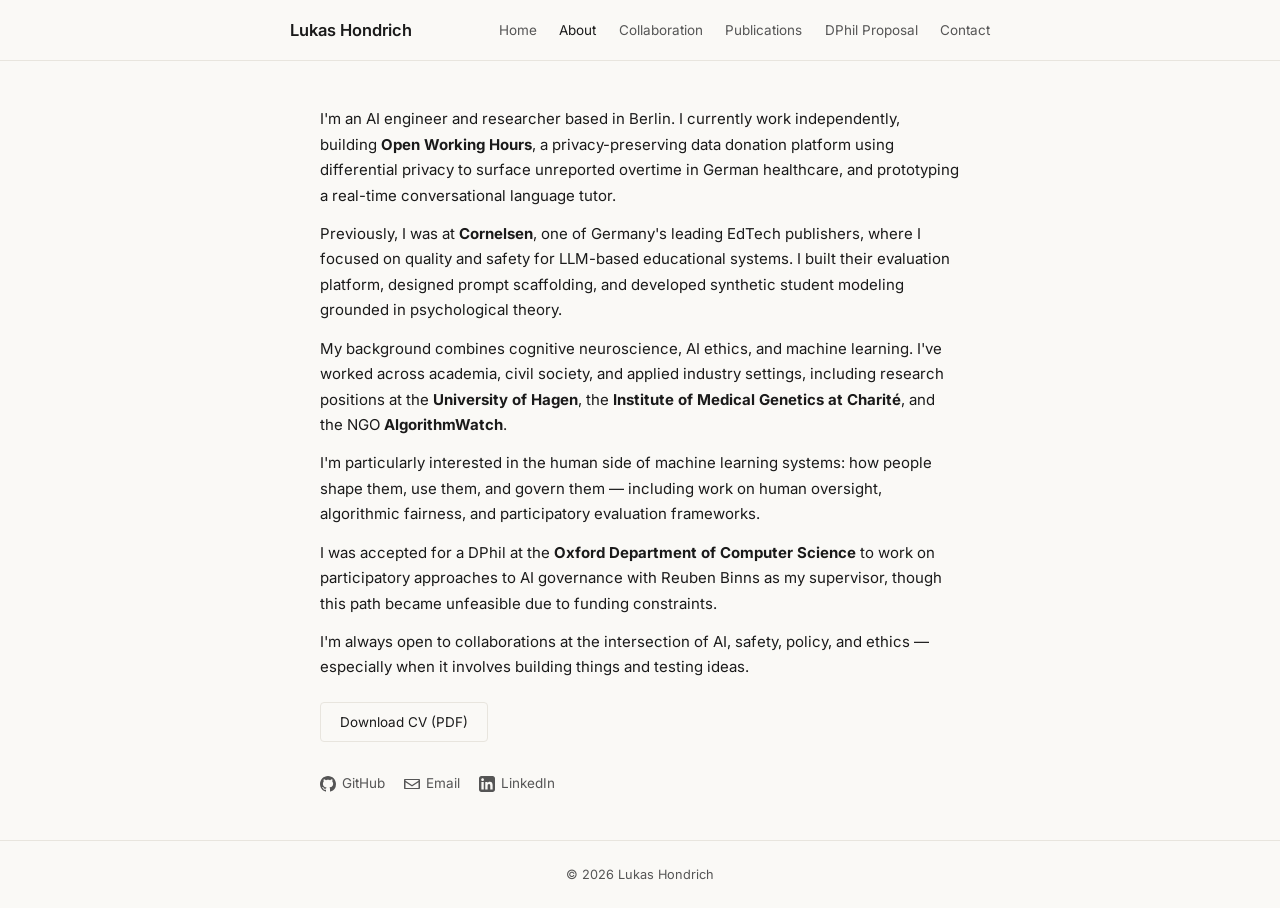
==== about.html @ 073a8eab "Phase 1 complete + Phase 2 particle system prototype Static site with 6 pages (Home, About, Collabor" ====
<!DOCTYPE html>
<html lang="en">
<head>
  <meta charset="UTF-8">
  <meta name="viewport" content="width=device-width, initial-scale=1.0">
  <title>About &mdash; Lukas Hondrich</title>
  <link rel="stylesheet" href="css/style.css">
</head>
<body>
  <nav>
    <div class="nav-inner">
      <a href="/" class="nav-name">Lukas Hondrich</a>
      <button class="nav-toggle" aria-label="Toggle navigation" aria-expanded="false" onclick="this.setAttribute('aria-expanded', this.getAttribute('aria-expanded') === 'false' ? 'true' : 'false'); document.querySelector('.nav-links').classList.toggle('open')">
        <span></span><span></span><span></span>
      </button>
      <ul class="nav-links">
        <li><a href="/">Home</a></li>
        <li><a href="about.html" class="active">About</a></li>
        <li><a href="collaboration.html">Collaboration</a></li>
        <li><a href="publications.html">Publications</a></li>
        <li><a href="dphil-proposal.html">DPhil Proposal</a></li>
        <li><a href="contact.html">Contact</a></li>
      </ul>
    </div>
  </nav>

  <main>
    <p>I'm an AI engineer and researcher based in Berlin. I currently work independently, building <strong>Open Working Hours</strong>, a privacy-preserving data donation platform using differential privacy to surface unreported overtime in German healthcare, and prototyping a real-time conversational language tutor.</p>

    <p>Previously, I was at <strong>Cornelsen</strong>, one of Germany's leading EdTech publishers, where I focused on quality and safety for LLM-based educational systems. I built their evaluation platform, designed prompt scaffolding, and developed synthetic student modeling grounded in psychological theory.</p>

    <p>My background combines cognitive neuroscience, AI ethics, and machine learning. I've worked across academia, civil society, and applied industry settings, including research positions at the <strong>University of Hagen</strong>, the <strong>Institute of Medical Genetics at Charit&eacute;</strong>, and the NGO <strong>AlgorithmWatch</strong>.</p>

    <p>I'm particularly interested in the human side of machine learning systems: how people shape them, use them, and govern them &mdash; including work on human oversight, algorithmic fairness, and participatory evaluation frameworks.</p>

    <p>I was accepted for a DPhil at the <strong>Oxford Department of Computer Science</strong> to work on participatory approaches to AI governance with Reuben Binns as my supervisor, though this path became unfeasible due to funding constraints.</p>

    <p>I'm always open to collaborations at the intersection of AI, safety, policy, and ethics &mdash; especially when it involves building things and testing ideas.</p>

    <div style="margin-top: 1.5rem;">
      <a href="assets/Lukas_Hondrich_CV-57-1.pdf" class="btn" target="_blank" rel="noopener">Download CV (PDF)</a>
    </div>

    <div class="social-links" style="margin-top: 2rem;">
      <a href="https://github.com/lukashondrich" target="_blank" rel="noopener">
        <svg aria-hidden="true" viewBox="0 0 16 16"><path d="M8 0C3.58 0 0 3.58 0 8c0 3.54 2.29 6.53 5.47 7.59.4.07.55-.17.55-.38 0-.19-.01-.82-.01-1.49-2.01.37-2.53-.49-2.69-.94-.09-.23-.48-.94-.82-1.13-.28-.15-.68-.52-.01-.53.63-.01 1.08.58 1.23.82.72 1.21 1.87.87 2.33.66.07-.52.28-.87.51-1.07-1.78-.2-3.64-.89-3.64-3.95 0-.87.31-1.59.82-2.15-.08-.2-.36-1.02.08-2.12 0 0 .67-.21 2.2.82.64-.18 1.32-.27 2-.27.68 0 1.36.09 2 .27 1.53-1.04 2.2-.82 2.2-.82.44 1.1.16 1.92.08 2.12.51.56.82 1.27.82 2.15 0 3.07-1.87 3.75-3.65 3.95.29.25.54.73.54 1.48 0 1.07-.01 1.93-.01 2.2 0 .21.15.46.55.38A8.013 8.013 0 0016 8c0-4.42-3.58-8-8-8z"/></svg>
        GitHub
      </a>
      <a href="mailto:lukashondrich@gmail.com">
        <svg aria-hidden="true" viewBox="0 0 16 16"><path d="M0 4v8c0 .55.45 1 1 1h14c.55 0 1-.45 1-1V4c0-.55-.45-1-1-1H1c-.55 0-1 .45-1 1zm14.5.78L8 8.88 1.5 4.78V4h13v.78zM1.5 12V6.25L8 10.4l6.5-4.15V12h-13z"/></svg>
        Email
      </a>
      <a href="https://www.linkedin.com/in/lukas-hondrich-12653314b/" target="_blank" rel="noopener">
        <svg aria-hidden="true" viewBox="0 0 16 16"><path d="M13.6 0H2.4C1.08 0 0 1.08 0 2.4v11.2C0 14.92 1.08 16 2.4 16h11.2c1.32 0 2.4-1.08 2.4-2.4V2.4C16 1.08 14.92 0 13.6 0zM4.75 13.6H2.4V6h2.35v7.6zM3.58 5.03c-.76 0-1.37-.62-1.37-1.37 0-.76.62-1.37 1.37-1.37.76 0 1.37.62 1.37 1.37 0 .76-.62 1.37-1.37 1.37zM13.6 13.6h-2.35V9.92c0-.88-.02-2.01-1.22-2.01-1.22 0-1.41.96-1.41 1.95v3.74H6.27V6h2.26v1.04h.03c.31-.6 1.08-1.22 2.22-1.22 2.38 0 2.82 1.56 2.82 3.6v4.18z"/></svg>
        LinkedIn
      </a>
    </div>
  </main>

  <footer>
    <p>&copy; 2026 Lukas Hondrich</p>
  </footer>
</body>
</html>
---- css/style.css ----
@import url('https://fonts.googleapis.com/css2?family=Inter:wght@400;500;600&display=swap');

*, *::before, *::after {
  margin: 0;
  padding: 0;
  box-sizing: border-box;
}

:root {
  --bg: #FAF9F6;
  --text: #1a1a1a;
  --text-secondary: #555;
  --accent: #3a6b8a;
  --accent-hover: #2d5570;
  --border: #e8e5de;
  --max-width: 700px;
  --nav-height: 60px;
}

html {
  font-size: 15px;
  scroll-behavior: smooth;
}

body {
  font-family: 'Inter', -apple-system, BlinkMacSystemFont, 'Segoe UI', Roboto, sans-serif;
  background: var(--bg);
  color: var(--text);
  line-height: 1.7;
  min-height: 100vh;
  display: flex;
  flex-direction: column;
}

a {
  color: var(--accent);
  text-decoration: none;
  transition: color 0.2s;
}

a:hover {
  color: var(--accent-hover);
  text-decoration: underline;
}

/* Navigation */
nav {
  position: sticky;
  top: 0;
  background: var(--bg);
  border-bottom: 1px solid var(--border);
  z-index: 100;
  padding: 0 2rem;
}

.nav-inner {
  max-width: var(--max-width);
  margin: 0 auto;
  display: flex;
  align-items: center;
  justify-content: space-between;
  height: var(--nav-height);
}

.nav-name {
  font-weight: 600;
  font-size: 1.1rem;
  color: var(--text);
  text-decoration: none;
}

.nav-name:hover {
  text-decoration: none;
}

.nav-links {
  display: flex;
  gap: 1.5rem;
  list-style: none;
}

.nav-links a {
  color: var(--text-secondary);
  font-size: 0.9rem;
  font-weight: 400;
  text-decoration: none;
  transition: color 0.2s;
}

.nav-links a:hover,
.nav-links a.active {
  color: var(--text);
}

.nav-toggle {
  display: none;
  background: none;
  border: none;
  cursor: pointer;
  padding: 0.5rem;
}

.nav-toggle span {
  display: block;
  width: 20px;
  height: 2px;
  background: var(--text);
  margin: 4px 0;
  transition: transform 0.3s, opacity 0.3s;
}

/* Main content */
main {
  flex: 1;
  max-width: var(--max-width);
  margin: 0 auto;
  padding: 3rem 2rem;
  width: 100%;
}

/* Hero (home page) */
.hero {
  padding: 2rem 0 1rem;
}

.hero h1 {
  font-size: 2.2rem;
  font-weight: 600;
  letter-spacing: -0.02em;
  margin-bottom: 1rem;
}

.hero p {
  font-size: 1rem;
  margin-bottom: 1rem;
  max-width: 600px;
}

/* Social links (horizontal, icon + text) */
.social-links {
  display: flex;
  gap: 1.25rem;
  margin-top: 1.5rem;
  flex-wrap: wrap;
}

.social-links a {
  color: var(--text-secondary);
  font-size: 0.9rem;
  display: flex;
  align-items: center;
  gap: 0.4rem;
}

.social-links a:hover {
  color: var(--text);
  text-decoration: none;
}

.social-links svg {
  width: 16px;
  height: 16px;
  fill: currentColor;
}

/* Page headings */
h1 {
  font-size: 1.6rem;
  font-weight: 600;
  letter-spacing: -0.02em;
  margin-bottom: 1.25rem;
}

h2 {
  font-size: 1.2rem;
  font-weight: 600;
  margin-top: 2rem;
  margin-bottom: 0.6rem;
}

h3 {
  font-size: 1rem;
  font-weight: 600;
  margin-top: 0;
  margin-bottom: 0.35rem;
}

p {
  margin-bottom: 0.85rem;
}

p:last-child {
  margin-bottom: 0;
}

/* Publications */
.publication {
  margin-bottom: 1.75rem;
}

.publication h3 {
  margin-bottom: 0.2rem;
  line-height: 1.4;
}

.publication .pub-meta {
  font-size: 0.87rem;
  color: var(--text-secondary);
  margin-bottom: 0.4rem;
}

.publication p:last-child {
  margin-bottom: 0;
}

/* Project sections (collaboration page) */
.project {
  margin-bottom: 2.5rem;
  padding-bottom: 2.5rem;
  border-bottom: 1px solid var(--border);
}

.project:last-child {
  border-bottom: none;
  padding-bottom: 0;
}

.project h2 {
  margin-top: 0;
}

.project .tech {
  font-size: 0.85rem;
  color: var(--text-secondary);
  margin-top: 0.5rem;
}

/* Project images */
.project-images {
  display: flex;
  gap: 0.75rem;
  margin: 1.5rem 0;
}

.project-images img {
  flex: 1;
  min-width: 0;
  max-height: 300px;
  border-radius: 4px;
  object-fit: contain;
}

.project-images--wide {
  flex-direction: column;
  gap: 1rem;
  max-width: 70%;
}

.project-images--wide img {
  max-height: none;
  width: 100%;
}

/* PDF embed */
.pdf-embed {
  width: 100%;
  height: 80vh;
  border: 1px solid var(--border);
  border-radius: 4px;
  margin-top: 1rem;
}

/* Contact page */
.contact-page {
  text-align: center;
}

.contact-page h1 {
  margin-bottom: 1rem;
}

.contact-email {
  font-size: 1.15rem;
  margin-bottom: 1.5rem;
}

.contact-links {
  display: flex;
  flex-direction: column;
  align-items: center;
  gap: 0.75rem;
  margin-top: 1.5rem;
}

.contact-links a {
  color: var(--text-secondary);
  display: flex;
  align-items: center;
}

.contact-links a:hover {
  color: var(--text);
  text-decoration: none;
}

.contact-links svg {
  width: 28px;
  height: 28px;
  fill: currentColor;
}

/* Button */
.btn {
  display: inline-block;
  padding: 0.5rem 1.25rem;
  border: 1px solid var(--border);
  border-radius: 4px;
  color: var(--text);
  font-size: 0.9rem;
  transition: background 0.2s, border-color 0.2s;
}

.btn:hover {
  background: rgba(0, 0, 0, 0.03);
  border-color: #ccc;
  text-decoration: none;
}

/* Footer */
footer {
  border-top: 1px solid var(--border);
  padding: 1.5rem 2rem;
  text-align: center;
  font-size: 0.85rem;
  color: var(--text-secondary);
}

/* Responsive */
@media (max-width: 640px) {
  .nav-toggle {
    display: block;
  }

  .nav-links {
    display: none;
    position: absolute;
    top: var(--nav-height);
    left: 0;
    right: 0;
    background: var(--bg);
    flex-direction: column;
    padding: 1rem 2rem 1.5rem;
    border-bottom: 1px solid var(--border);
    gap: 0.75rem;
  }

  .nav-links.open {
    display: flex;
  }

  main {
    padding: 2rem 1.5rem;
  }

  .hero h1 {
    font-size: 1.8rem;
  }

  h1 {
    font-size: 1.4rem;
  }

  .social-links {
    flex-wrap: wrap;
  }

  .pdf-embed {
    height: 60vh;
  }
}
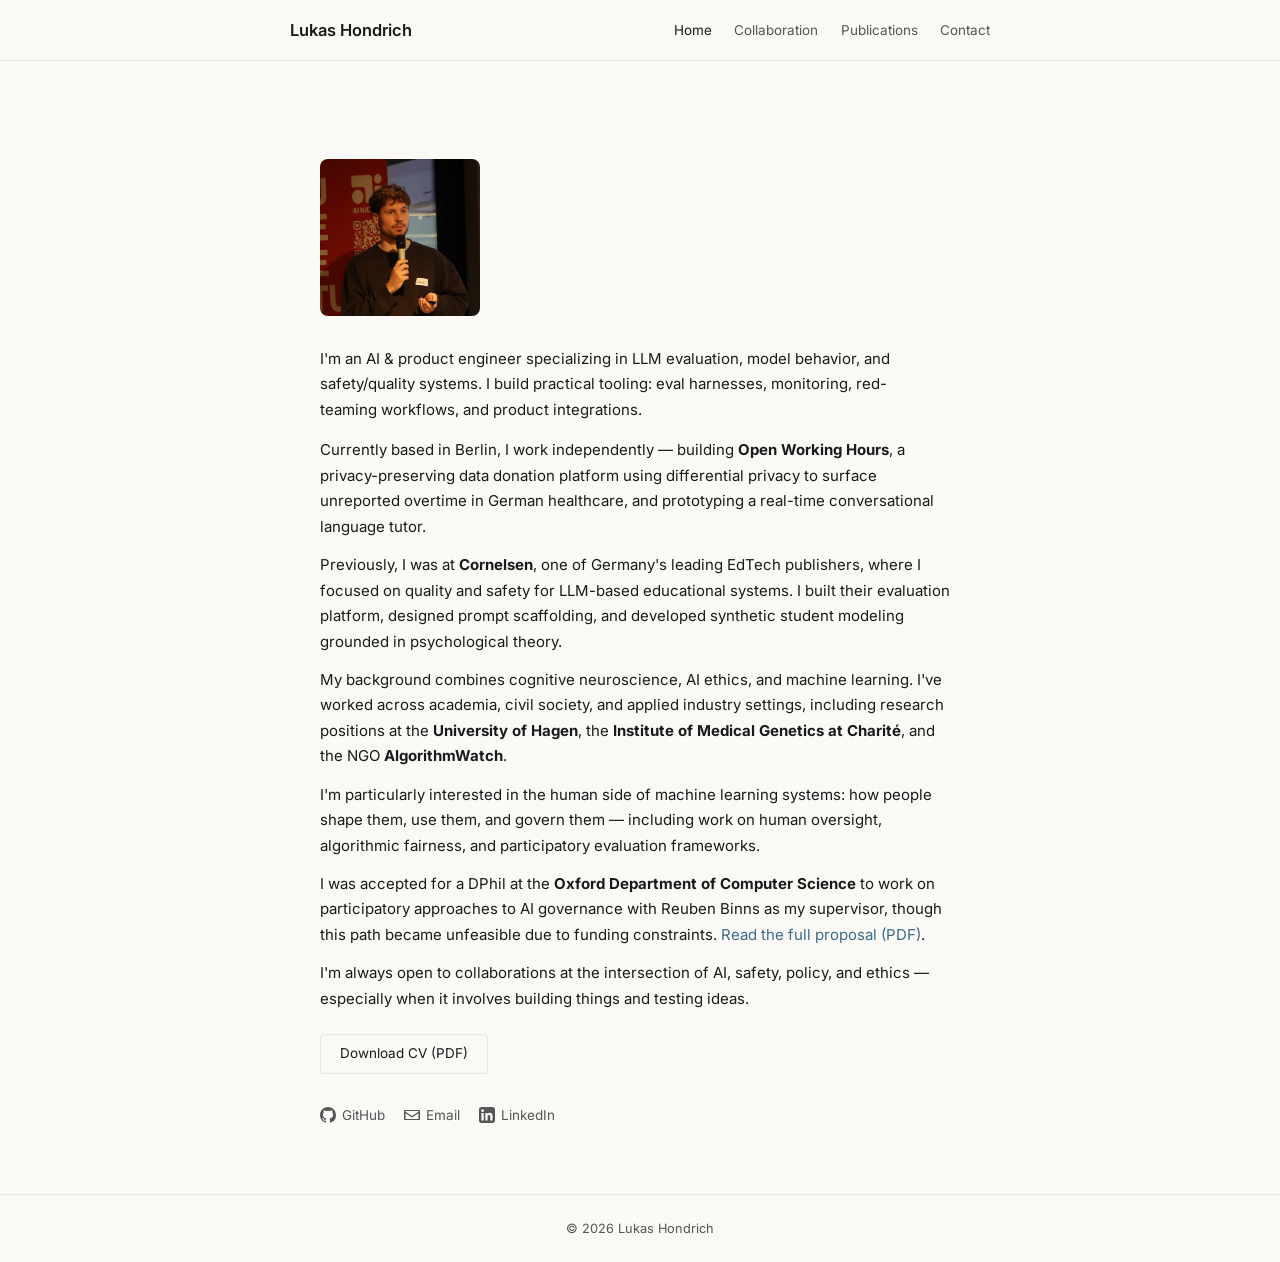
==== commit 86f0e30a: "Integrate particle background, merge Home+About, clean up - Add live Bohemian eigenvalue particle an" ====
--- a/about.html
+++ b/about.html
@@ -2,63 +2,10 @@
 <html lang="en">
 <head>
   <meta charset="UTF-8">
-  <meta name="viewport" content="width=device-width, initial-scale=1.0">
-  <title>About &mdash; Lukas Hondrich</title>
-  <link rel="stylesheet" href="css/style.css">
+  <meta http-equiv="refresh" content="0; url=/">
+  <title>Redirecting&hellip;</title>
 </head>
 <body>
-  <nav>
-    <div class="nav-inner">
-      <a href="/" class="nav-name">Lukas Hondrich</a>
-      <button class="nav-toggle" aria-label="Toggle navigation" aria-expanded="false" onclick="this.setAttribute('aria-expanded', this.getAttribute('aria-expanded') === 'false' ? 'true' : 'false'); document.querySelector('.nav-links').classList.toggle('open')">
-        <span></span><span></span><span></span>
-      </button>
-      <ul class="nav-links">
-        <li><a href="/">Home</a></li>
-        <li><a href="about.html" class="active">About</a></li>
-        <li><a href="collaboration.html">Collaboration</a></li>
-        <li><a href="publications.html">Publications</a></li>
-        <li><a href="dphil-proposal.html">DPhil Proposal</a></li>
-        <li><a href="contact.html">Contact</a></li>
-      </ul>
-    </div>
-  </nav>
-
-  <main>
-    <p>I'm an AI engineer and researcher based in Berlin. I currently work independently, building <strong>Open Working Hours</strong>, a privacy-preserving data donation platform using differential privacy to surface unreported overtime in German healthcare, and prototyping a real-time conversational language tutor.</p>
-
-    <p>Previously, I was at <strong>Cornelsen</strong>, one of Germany's leading EdTech publishers, where I focused on quality and safety for LLM-based educational systems. I built their evaluation platform, designed prompt scaffolding, and developed synthetic student modeling grounded in psychological theory.</p>
-
-    <p>My background combines cognitive neuroscience, AI ethics, and machine learning. I've worked across academia, civil society, and applied industry settings, including research positions at the <strong>University of Hagen</strong>, the <strong>Institute of Medical Genetics at Charit&eacute;</strong>, and the NGO <strong>AlgorithmWatch</strong>.</p>
-
-    <p>I'm particularly interested in the human side of machine learning systems: how people shape them, use them, and govern them &mdash; including work on human oversight, algorithmic fairness, and participatory evaluation frameworks.</p>
-
-    <p>I was accepted for a DPhil at the <strong>Oxford Department of Computer Science</strong> to work on participatory approaches to AI governance with Reuben Binns as my supervisor, though this path became unfeasible due to funding constraints.</p>
-
-    <p>I'm always open to collaborations at the intersection of AI, safety, policy, and ethics &mdash; especially when it involves building things and testing ideas.</p>
-
-    <div style="margin-top: 1.5rem;">
-      <a href="assets/Lukas_Hondrich_CV-57-1.pdf" class="btn" target="_blank" rel="noopener">Download CV (PDF)</a>
-    </div>
-
-    <div class="social-links" style="margin-top: 2rem;">
-      <a href="https://github.com/lukashondrich" target="_blank" rel="noopener">
-        <svg aria-hidden="true" viewBox="0 0 16 16"><path d="M8 0C3.58 0 0 3.58 0 8c0 3.54 2.29 6.53 5.47 7.59.4.07.55-.17.55-.38 0-.19-.01-.82-.01-1.49-2.01.37-2.53-.49-2.69-.94-.09-.23-.48-.94-.82-1.13-.28-.15-.68-.52-.01-.53.63-.01 1.08.58 1.23.82.72 1.21 1.87.87 2.33.66.07-.52.28-.87.51-1.07-1.78-.2-3.64-.89-3.64-3.95 0-.87.31-1.59.82-2.15-.08-.2-.36-1.02.08-2.12 0 0 .67-.21 2.2.82.64-.18 1.32-.27 2-.27.68 0 1.36.09 2 .27 1.53-1.04 2.2-.82 2.2-.82.44 1.1.16 1.92.08 2.12.51.56.82 1.27.82 2.15 0 3.07-1.87 3.75-3.65 3.95.29.25.54.73.54 1.48 0 1.07-.01 1.93-.01 2.2 0 .21.15.46.55.38A8.013 8.013 0 0016 8c0-4.42-3.58-8-8-8z"/></svg>
-        GitHub
-      </a>
-      <a href="mailto:lukashondrich@gmail.com">
-        <svg aria-hidden="true" viewBox="0 0 16 16"><path d="M0 4v8c0 .55.45 1 1 1h14c.55 0 1-.45 1-1V4c0-.55-.45-1-1-1H1c-.55 0-1 .45-1 1zm14.5.78L8 8.88 1.5 4.78V4h13v.78zM1.5 12V6.25L8 10.4l6.5-4.15V12h-13z"/></svg>
-        Email
-      </a>
-      <a href="https://www.linkedin.com/in/lukas-hondrich-12653314b/" target="_blank" rel="noopener">
-        <svg aria-hidden="true" viewBox="0 0 16 16"><path d="M13.6 0H2.4C1.08 0 0 1.08 0 2.4v11.2C0 14.92 1.08 16 2.4 16h11.2c1.32 0 2.4-1.08 2.4-2.4V2.4C16 1.08 14.92 0 13.6 0zM4.75 13.6H2.4V6h2.35v7.6zM3.58 5.03c-.76 0-1.37-.62-1.37-1.37 0-.76.62-1.37 1.37-1.37.76 0 1.37.62 1.37 1.37 0 .76-.62 1.37-1.37 1.37zM13.6 13.6h-2.35V9.92c0-.88-.02-2.01-1.22-2.01-1.22 0-1.41.96-1.41 1.95v3.74H6.27V6h2.26v1.04h.03c.31-.6 1.08-1.22 2.22-1.22 2.38 0 2.82 1.56 2.82 3.6v4.18z"/></svg>
-        LinkedIn
-      </a>
-    </div>
-  </main>
-
-  <footer>
-    <p>&copy; 2026 Lukas Hondrich</p>
-  </footer>
+  <p>Redirecting to <a href="/">home page</a>&hellip;</p>
 </body>
 </html>
